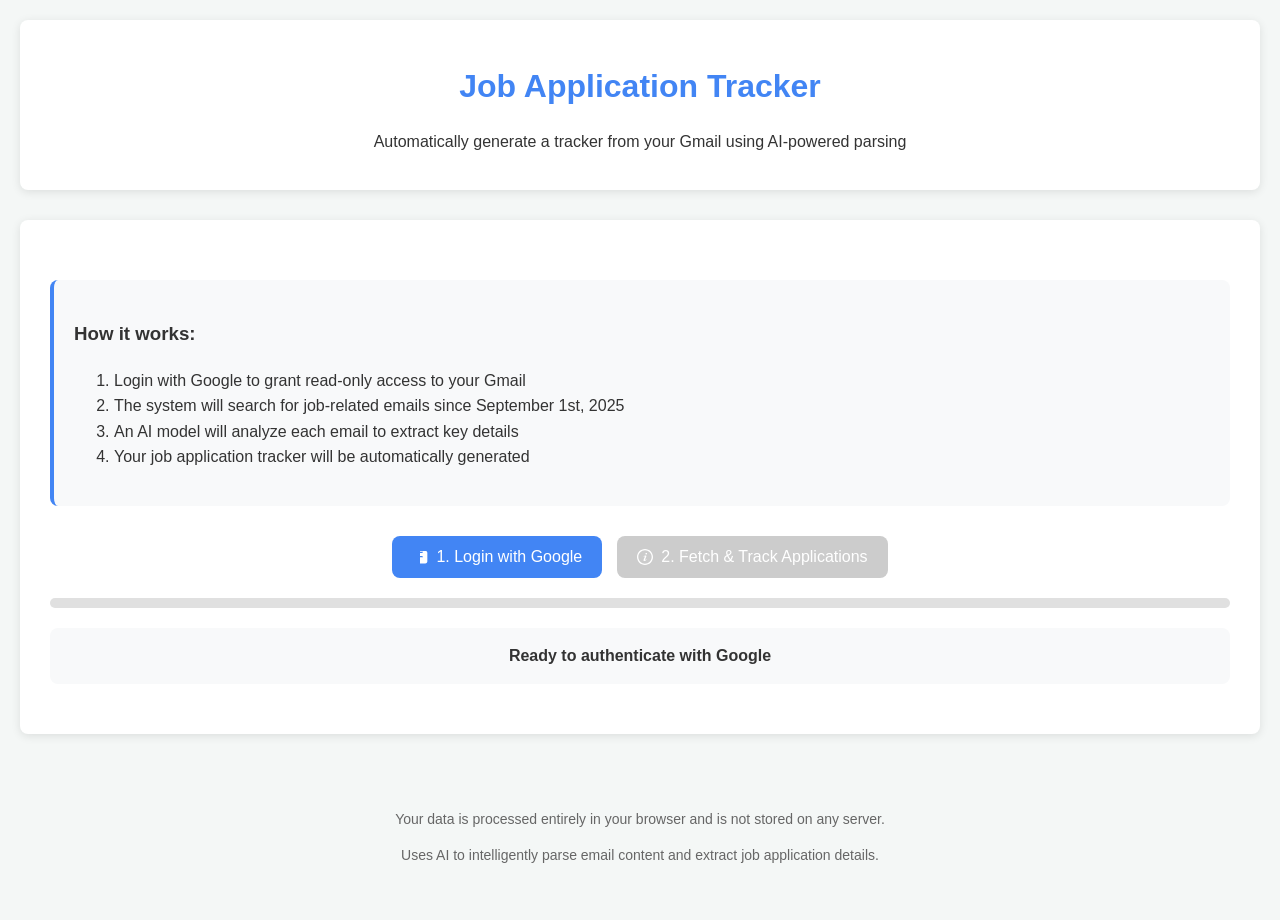
==== index.html @ ccedc442 "CNAGE" ====
<!DOCTYPE html>
<html lang="en">
<head>
    <meta charset="UTF-8">
    <meta name="viewport" content="width=device-width, initial-scale=1.0">
    <title>Gmail Application Tracker</title>
    <link rel="stylesheet" href="style.css">
</head>
<body>
    <header>
        <h1>Job Application Tracker</h1>
        <p>Automatically generate a tracker from your Gmail using AI-powered parsing</p>
    </header>

    <main>
        <div class="instructions">
            <h3>How it works:</h3>
            <ol>
                <li>Login with Google to grant read-only access to your Gmail</li>
                <li>The system will search for job-related emails since September 1st, 2025</li>
                <li>An AI model will analyze each email to extract key details</li>
                <li>Your job application tracker will be automatically generated</li>
            </ol>
        </div>

        <div class="button-group">
            <button id="login-button">
                <svg width="16" height="16" viewBox="0 0 24 24" fill="currentColor">
                    <path d="M12 12.275v-9.275h8.359c.228.001.451.033.666.094.601.173 1.105.58 1.468 1.118.363.537.507 1.181.507 1.834v12.478c0 .653-.144 1.297-.507 1.834-.363.538-.867.945-1.468 1.118-.215.061-.438.093-.666.094h-8.359v-9.275h4.766l-1.406-1.725h-3.36v-4.75h3.36l1.406-1.725h-4.766z"/>
                </svg>
                1. Login with Google
            </button>
            <button id="fetch-button" disabled>
                <svg width="16" height="16" viewBox="0 0 24 24" fill="currentColor">
                    <path d="M12 2c5.514 0 10 4.486 10 10s-4.486 10-10 10-10-4.486-10-10 4.486-10 10-10zm0-2c-6.627 0-12 5.373-12 12s5.373 12 12 12 12-5.373 12-12-5.373-12-12-12zm-2.033 16.01c.564-1.789 1.632-3.932 1.821-4.474.273-.787-.211-1.136-1.74.209l-.34-.64c1.744-1.897 5.335-2.326 4.113.613-.763 1.835-1.309 3.074-1.621 4.03-.455 1.393.694.828 1.819-.211.153.25.203.331.356.619-2.498 2.378-5.271 2.588-4.408-.146zm4.742-8.169c-.532.453-1.32.443-1.761-.022-.441-.465-.367-1.208.164-1.661.532-.453 1.32-.442 1.761.022.439.466.367 1.209-.164 1.661z"/>
                </svg>
                2. Fetch & Track Applications
            </button>
        </div>
        
        <div class="progress-container">
            <div class="progress-bar" id="progress-bar" style="width: 0%"></div>
        </div>
        
        <div id="status">Ready to authenticate with Google</div>
        
        <div class="stats-container" id="stats-container" style="display: none;">
            <div class="stat-card">
                <div>Total Applications</div>
                <div class="stat-value" id="stat-total">0</div>
            </div>
            <div class="stat-card">
                <div>Interviews</div>
                <div class="stat-value" id="stat-interviews">0</div>
            </div>
            <div class="stat-card">
                <div>Offers</div>
                <div class="stat-value" id="stat-offers">0</div>
            </div>
            <div class="stat-card">
                <div>Rejections</div>
                <div class="stat-value" id="stat-rejections">0</div>
            </div>
        </div>
        
        <div id="tracker-container">
            </div>
    </main>

    <div class="footer">
        <p>Your data is processed entirely in your browser and is not stored on any server.</p>
        <p>Uses AI to intelligently parse email content and extract job application details.</p>
    </div>

    <script src="https://accounts.google.com/gsi/client" async defer></script>
    <script src="script.js"></script>
</body>
</html>
---- style.css ----
:root {
    --primary-color: #4285F4;
    --secondary-color: #34A853;
    --danger-color: #EA4335;
    --warning-color: #FBBC05;
    --light-gray: #f4f7f6;
    --dark-gray: #333;
    --border-radius: 8px;
    --box-shadow: 0 2px 10px rgba(0,0,0,0.1);
}

body { 
    font-family: 'Segoe UI', Tahoma, Geneva, Verdana, sans-serif; 
    background-color: var(--light-gray); 
    color: var(--dark-gray); 
    line-height: 1.6; 
    margin: 0; 
    padding: 20px; 
}

header { 
    text-align: center; 
    margin-bottom: 30px; 
    padding: 20px;
    background: white;
    border-radius: var(--border-radius);
    box-shadow: var(--box-shadow);
}

h1 {
    color: var(--primary-color);
    margin-bottom: 10px;
}

main { 
    max-width: 1200px; 
    margin: auto; 
    background: #fff; 
    padding: 30px; 
    border-radius: var(--border-radius); 
    box-shadow: var(--box-shadow); 
}

.button-group {
    display: flex;
    justify-content: center;
    gap: 15px;
    margin: 20px 0;
    flex-wrap: wrap;
}

button { 
    background-color: var(--primary-color); 
    color: white; 
    border: none; 
    padding: 12px 20px; 
    border-radius: var(--border-radius); 
    cursor: pointer; 
    font-size: 16px; 
    transition: all 0.3s ease;
    display: flex;
    align-items: center;
    gap: 8px;
}

button:hover { 
    opacity: 0.9;
    transform: translateY(-2px);
}

button:disabled { 
    background-color: #ccc; 
    cursor: not-allowed;
    transform: none;
}

#status { 
    margin: 20px 0; 
    font-weight: bold; 
    text-align: center; 
    padding: 15px;
    border-radius: var(--border-radius);
    background-color: #f8f9fa;
}

table { 
    width: 100%; 
    border-collapse: collapse; 
    margin-top: 20px; 
    box-shadow: var(--box-shadow);
    border-radius: var(--border-radius);
    overflow: hidden;
}

th, td { 
    border: 1px solid #ddd; 
    padding: 15px; 
    text-align: left; 
}

th { 
    background-color: var(--primary-color);
    color: white;
    font-weight: 600;
}

tr:nth-child(even) { 
    background-color: #f9f9f9; 
}

tr:hover {
    background-color: #f1f1f1;
}

.status-badge {
    padding: 5px 10px;
    border-radius: 20px;
    font-size: 14px;
    font-weight: 500;
    display: inline-block;
}

.status-applied {
    background-color: #e6f7ff;
    color: #1890ff;
}

.status-interview {
    background-color: #fff7e6;
    color: #fa8c16;
}

.status-offer {
    background-color: #e6fffb;
    color: #13c2c2;
}

.status-rejected {
    background-color: #fff2f0;
    color: #ff4d4f;
}

.progress-container {
    height: 10px;
    width: 100%;
    background-color: #e0e0e0;
    border-radius: 5px;
    margin: 20px 0;
    overflow: hidden;
}

.progress-bar {
    height: 100%;
    background-color: var(--primary-color);
    border-radius: 5px;
    transition: width 0.3s ease;
}

.stats-container {
    display: flex;
    justify-content: space-around;
    margin: 30px 0;
    flex-wrap: wrap;
    gap: 15px;
}

.stat-card {
    background: white;
    padding: 20px;
    border-radius: var(--border-radius);
    box-shadow: var(--box-shadow);
    text-align: center;
    min-width: 150px;
}

.stat-value {
    font-size: 24px;
    font-weight: bold;
    color: var(--primary-color);
    margin: 10px 0;
}

.instructions {
    background-color: #f8f9fa;
    padding: 20px;
    border-radius: var(--border-radius);
    margin: 30px 0;
    border-left: 4px solid var(--primary-color);
}

.footer {
    text-align: center;
    margin-top: 40px;
    padding: 20px;
    color: #666;
    font-size: 14px;
}

@media (max-width: 768px) {
    .button-group {
        flex-direction: column;
        align-items: center;
    }
    
    button {
        width: 100%;
        justify-content: center;
    }
    
    th, td {
        padding: 10px;
    }
}
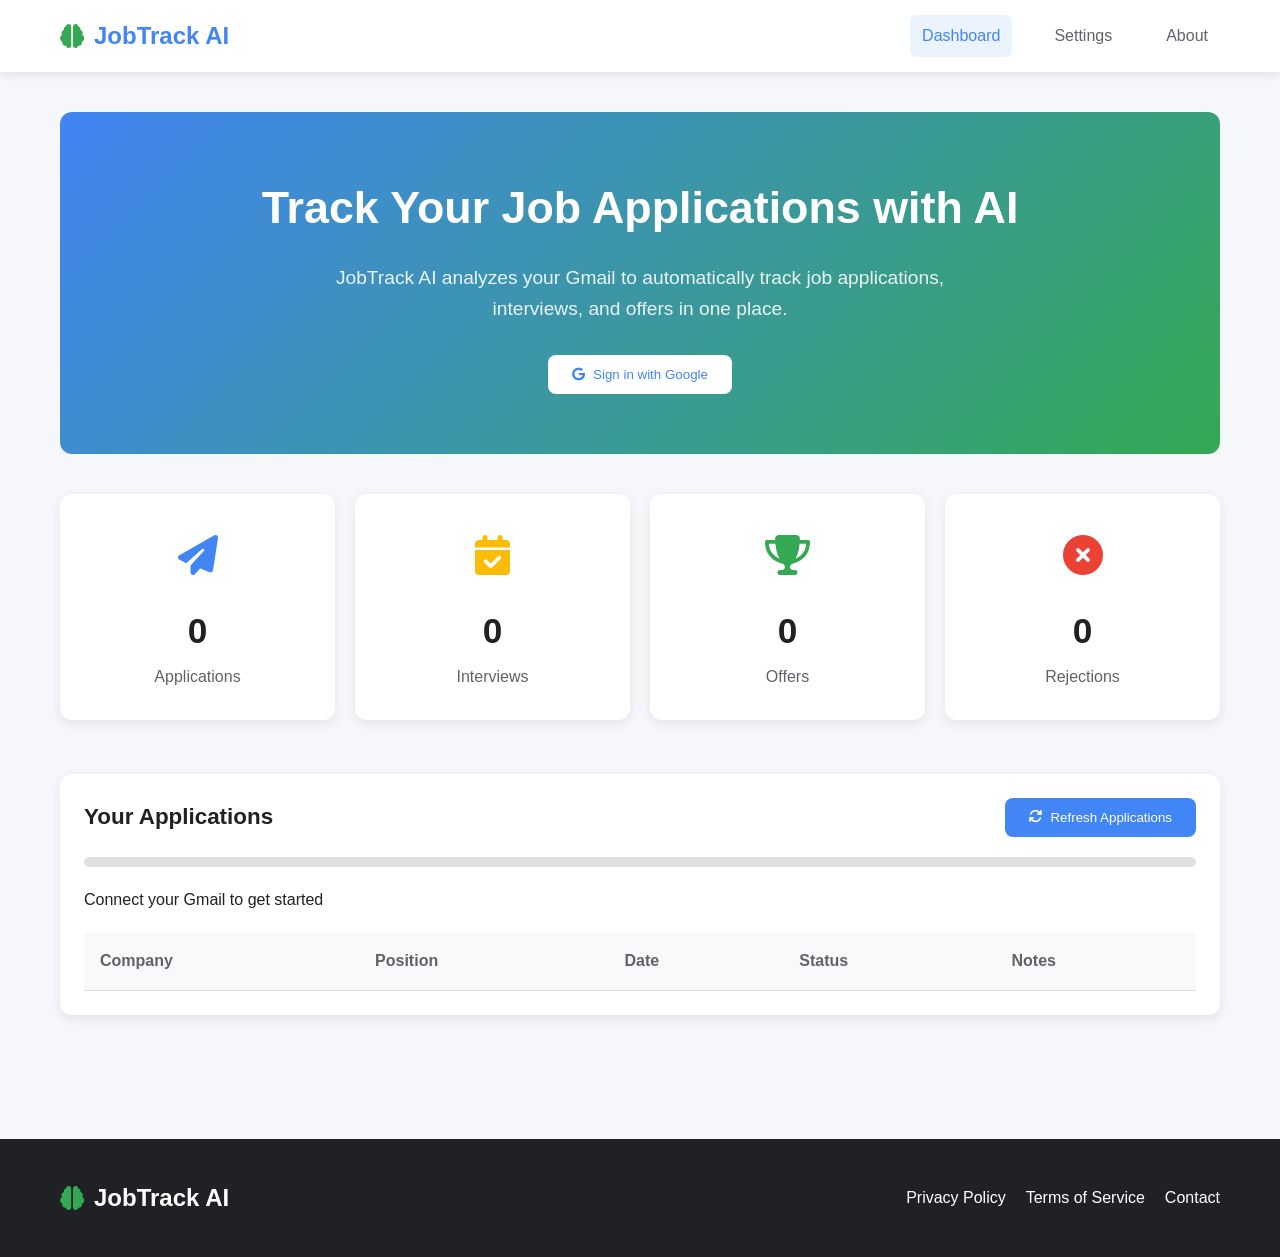
==== commit 99a74fce: "GEMINI INTERGRATION" ====
--- a/index.html
+++ b/index.html
@@ -3,76 +3,215 @@
 <head>
     <meta charset="UTF-8">
     <meta name="viewport" content="width=device-width, initial-scale=1.0">
-    <title>Gmail Application Tracker</title>
+    <title>JobTrack AI - Smart Application Tracker</title>
+    <link rel="stylesheet" href="https://cdnjs.cloudflare.com/ajax/libs/font-awesome/6.4.0/css/all.min.css">
     <link rel="stylesheet" href="style.css">
 </head>
 <body>
     <header>
-        <h1>Job Application Tracker</h1>
-        <p>Automatically generate a tracker from your Gmail using AI-powered parsing</p>
+        <div class="container">
+            <nav>
+                <div class="logo">
+                    <i class="fas fa-brain"></i>
+                    <span>JobTrack AI</span>
+                </div>
+                <div class="nav-links">
+                    <a href="#" class="nav-link active" data-page="dashboard">Dashboard</a>
+                    <a href="#" class="nav-link" data-page="settings">Settings</a>
+                    <a href="#" class="nav-link" data-page="about">About</a>
+                </div>
+            </nav>
+        </div>
     </header>
 
     <main>
-        <div class="instructions">
-            <h3>How it works:</h3>
-            <ol>
-                <li>Login with Google to grant read-only access to your Gmail</li>
-                <li>The system will search for job-related emails since September 1st, 2025</li>
-                <li>An AI model will analyze each email to extract key details</li>
-                <li>Your job application tracker will be automatically generated</li>
-            </ol>
-        </div>
-
-        <div class="button-group">
-            <button id="login-button">
-                <svg width="16" height="16" viewBox="0 0 24 24" fill="currentColor">
-                    <path d="M12 12.275v-9.275h8.359c.228.001.451.033.666.094.601.173 1.105.58 1.468 1.118.363.537.507 1.181.507 1.834v12.478c0 .653-.144 1.297-.507 1.834-.363.538-.867.945-1.468 1.118-.215.061-.438.093-.666.094h-8.359v-9.275h4.766l-1.406-1.725h-3.36v-4.75h3.36l1.406-1.725h-4.766z"/>
-                </svg>
-                1. Login with Google
-            </button>
-            <button id="fetch-button" disabled>
-                <svg width="16" height="16" viewBox="0 0 24 24" fill="currentColor">
-                    <path d="M12 2c5.514 0 10 4.486 10 10s-4.486 10-10 10-10-4.486-10-10 4.486-10 10-10zm0-2c-6.627 0-12 5.373-12 12s5.373 12 12 12 12-5.373 12-12-5.373-12-12-12zm-2.033 16.01c.564-1.789 1.632-3.932 1.821-4.474.273-.787-.211-1.136-1.74.209l-.34-.64c1.744-1.897 5.335-2.326 4.113.613-.763 1.835-1.309 3.074-1.621 4.03-.455 1.393.694.828 1.819-.211.153.25.203.331.356.619-2.498 2.378-5.271 2.588-4.408-.146zm4.742-8.169c-.532.453-1.32.443-1.761-.022-.441-.465-.367-1.208.164-1.661.532-.453 1.32-.442 1.761.022.439.466.367 1.209-.164 1.661z"/>
-                </svg>
-                2. Fetch & Track Applications
-            </button>
-        </div>
-        
-        <div class="progress-container">
-            <div class="progress-bar" id="progress-bar" style="width: 0%"></div>
-        </div>
-        
-        <div id="status">Ready to authenticate with Google</div>
-        
-        <div class="stats-container" id="stats-container" style="display: none;">
-            <div class="stat-card">
-                <div>Total Applications</div>
-                <div class="stat-value" id="stat-total">0</div>
-            </div>
-            <div class="stat-card">
-                <div>Interviews</div>
-                <div class="stat-value" id="stat-interviews">0</div>
-            </div>
-            <div class="stat-card">
-                <div>Offers</div>
-                <div class="stat-value" id="stat-offers">0</div>
-            </div>
-            <div class="stat-card">
-                <div>Rejections</div>
-                <div class="stat-value" id="stat-rejections">0</div>
-            </div>
-        </div>
-        
-        <div id="tracker-container">
-            </div>
+        <div id="dashboard-page" class="page active">
+            <div class="container">
+                <div class="hero">
+                    <h1>Track Your Job Applications with AI</h1>
+                    <p>JobTrack AI analyzes your Gmail to automatically track job applications, interviews, and offers in one place.</p>
+                    <button id="auth-button" class="btn btn-secondary">
+                        <i class="fab fa-google"></i> Sign in with Google
+                    </button>
+                </div>
+
+                <div class="stats-grid">
+                    <div class="card stat-card">
+                        <div class="stat-icon" style="color: #4285F4;">
+                            <i class="fas fa-paper-plane"></i>
+                        </div>
+                        <div class="stat-number" id="stat-applications">0</div>
+                        <div class="stat-label">Applications</div>
+                    </div>
+                    <div class="card stat-card">
+                        <div class="stat-icon" style="color: #FBBC05;">
+                            <i class="fas fa-calendar-check"></i>
+                        </div>
+                        <div class="stat-number" id="stat-interviews">0</div>
+                        <div class="stat-label">Interviews</div>
+                    </div>
+                    <div class="card stat-card">
+                        <div class="stat-icon" style="color: #34A853;">
+                            <i class="fas fa-trophy"></i>
+                        </div>
+                        <div class="stat-number" id="stat-offers">0</div>
+                        <div class="stat-label">Offers</div>
+                    </div>
+                    <div class="card stat-card">
+                        <div class="stat-icon" style="color: #EA4335;">
+                            <i class="fas fa-times-circle"></i>
+                        </div>
+                        <div class="stat-number" id="stat-rejections">0</div>
+                        <div class="stat-label">Rejections</div>
+                    </div>
+                </div>
+
+                <div class="card">
+                    <div class="card-header">
+                        <h2 class="card-title">Your Applications</h2>
+                        <button id="fetch-emails-btn" class="btn" disabled>
+                            <i class="fas fa-sync"></i> Refresh Applications
+                        </button>
+                    </div>
+                    <div class="progress-container">
+                        <div class="progress-bar" id="progress-bar" style="width: 0%"></div>
+                    </div>
+                    <div id="status-text">Connect your Gmail to get started</div>
+                    <div id="applications-container">
+                        <table class="applications-table">
+                            <thead>
+                                <tr>
+                                    <th>Company</th>
+                                    <th>Position</th>
+                                    <th>Date</th>
+                                    <th>Status</th>
+                                    <th>Notes</th>
+                                </tr>
+                            </thead>
+                            <tbody id="applications-body">
+                                </tbody>
+                        </table>
+                    </div>
+                </div>
+            </div>
+        </div>
+
+        <div id="settings-page" class="page">
+            <div class="container">
+                <h1 style="margin-bottom: 30px;">Settings</h1>
+                
+                <div class="settings-grid">
+                    <div class="card">
+                        <h2 class="card-title">Gemini API Key</h2>
+                        <p style="margin-bottom: 20px; color: var(--gray);">
+                            Enter your Google Gemini API key to enable AI-powered email analysis.
+                        </p>
+                        <div class="api-key-form">
+                            <input type="password" id="api-key-input" placeholder="Enter your API key">
+                            <button class="btn" id="save-api-key">
+                                <i class="fas fa-save"></i> Save
+                            </button>
+                        </div>
+                        <p style="margin-top: 15px; font-size: 0.9rem; color: var(--gray);">
+                            Don't have an API key? <a href="https://aistudio.google.com/app/apikey" target="_blank">Get one here</a>
+                        </p>
+                    </div>
+
+                    <div class="card">
+                        <h2 class="card-title">Email Preferences</h2>
+                        <div style="margin-top: 20px;">
+                            <label class="checkbox-container">
+                                <input type="checkbox" id="notifications" checked>
+                                <span class="checkmark"></span>
+                                Email me weekly updates
+                            </label>
+                            <label class="checkbox-container" style="margin-top: 15px;">
+                                <input type="checkbox" id="auto-sync" checked>
+                                <span class="checkmark"></span>
+                                Automatically sync new emails
+                            </label>
+                        </div>
+                    </div>
+
+                    <div class="card">
+                        <h2 class="card-title">Account</h2>
+                        <div style="margin-top: 20px;">
+                            <p><strong>Connected account:</strong> <span id="connected-email">Not connected</span></p>
+                            <button class="btn" style="margin-top: 20px; background-color: var(--danger);" id="disconnect-btn">
+                                <i class="fas fa-unlink"></i> Disconnect Gmail
+                            </button>
+                        </div>
+                    </div>
+                </div>
+            </div>
+        </div>
+
+        <div id="about-page" class="page">
+            <div class="container">
+                <h1 style="margin-bottom: 30px;">About JobTrack AI</h1>
+                
+                <div class="card" style="margin-bottom: 30px;">
+                    <h2 class="card-title">How It Works</h2>
+                    <p style="margin: 20px 0; line-height: 1.8;">
+                        JobTrack AI uses Google's Gemini AI to analyze your Gmail and automatically track your job applications.
+                        It identifies application confirmations, interview invitations, offers, and rejections, then organizes
+                        them into a simple dashboard so you can focus on what matters - preparing for interviews!
+                    </p>
+                    
+                    <div style="display: grid; grid-template-columns: repeat(auto-fit, minmax(250px, 1fr)); gap: 20px; margin-top: 30px;">
+                        <div style="text-align: center;">
+                            <div style="font-size: 3rem; color: var(--primary); margin-bottom: 15px;">
+                                <i class="fas fa-envelope"></i>
+                            </div>
+                            <h3>1. Connect Gmail</h3>
+                            <p>Securely connect your Gmail account with read-only access</p>
+                        </div>
+                        <div style="text-align: center;">
+                            <div style="font-size: 3rem; color: var(--primary); margin-bottom: 15px;">
+                                <i class="fas fa-robot"></i>
+                            </div>
+                            <h3>2. AI Analysis</h3>
+                            <p>Gemini AI analyzes your emails to find job-related content</p>
+                        </div>
+                        <div style="text-align: center;">
+                            <div style="font-size: 3rem; color: var(--primary); margin-bottom: 15px;">
+                                <i class="fas fa-chart-line"></i>
+                            </div>
+                            <h3>3. Track Progress</h3>
+                            <p>Monitor your applications and interview progress in one dashboard</p>
+                        </div>
+                    </div>
+                </div>
+
+                <div class="card">
+                    <h2 class="card-title">Privacy & Security</h2>
+                    <p style="margin: 20px 0; line-height: 1.8;">
+                        Your privacy is important to us. JobTrack AI only requests read-only access to your Gmail,
+                        and we never store your emails on our servers. All processing happens in your browser using
+                        Google's secure API infrastructure. Your Gemini API key is stored locally on your device.
+                    </p>
+                </div>
+            </div>
+        </div>
     </main>
 
-    <div class="footer">
-        <p>Your data is processed entirely in your browser and is not stored on any server.</p>
-        <p>Uses AI to intelligently parse email content and extract job application details.</p>
-    </div>
+    <footer>
+        <div class="container">
+            <div class="footer-content">
+                <div class="logo" style="color: white;">
+                    <i class="fas fa-brain"></i>
+                    <span>JobTrack AI</span>
+                </div>
+                <div class="footer-links">
+                    <a href="#">Privacy Policy</a>
+                    <a href="#">Terms of Service</a>
+                    <a href="#">Contact</a>
+                </div>
+            </div>
+        </div>
+    </footer>
 
     <script src="https://accounts.google.com/gsi/client" async defer></script>
     <script src="script.js"></script>
 </body>
-</html>
+</html>
--- a/style.css
+++ b/style.css
@@ -1,119 +1,257 @@
 :root {
-    --primary-color: #4285F4;
-    --secondary-color: #34A853;
-    --danger-color: #EA4335;
-    --warning-color: #FBBC05;
-    --light-gray: #f4f7f6;
-    --dark-gray: #333;
-    --border-radius: 8px;
-    --box-shadow: 0 2px 10px rgba(0,0,0,0.1);
-}
-
-body { 
-    font-family: 'Segoe UI', Tahoma, Geneva, Verdana, sans-serif; 
-    background-color: var(--light-gray); 
-    color: var(--dark-gray); 
-    line-height: 1.6; 
-    margin: 0; 
-    padding: 20px; 
-}
-
-header { 
-    text-align: center; 
-    margin-bottom: 30px; 
-    padding: 20px;
+    --primary: #4285F4;
+    --primary-dark: #3367D6;
+    --secondary: #34A853;
+    --danger: #EA4335;
+    --warning: #FBBC05;
+    --light: #f8f9fa;
+    --dark: #202124;
+    --gray: #5f6368;
+    --light-gray: #dadce0;
+    --card-shadow: 0 4px 12px rgba(0, 0, 0, 0.08);
+    --transition: all 0.3s ease;
+}
+
+* {
+    margin: 0;
+    padding: 0;
+    box-sizing: border-box;
+    font-family: 'Segoe UI', Roboto, Oxygen, Ubuntu, sans-serif;
+}
+
+body {
+    background-color: #f5f7fa;
+    color: var(--dark);
+    line-height: 1.6;
+}
+
+.container {
+    max-width: 1200px;
+    margin: 0 auto;
+    padding: 0 20px;
+}
+
+/* Header & Navigation */
+header {
     background: white;
-    border-radius: var(--border-radius);
-    box-shadow: var(--box-shadow);
-}
-
-h1 {
-    color: var(--primary-color);
-    margin-bottom: 10px;
-}
-
-main { 
-    max-width: 1200px; 
-    margin: auto; 
-    background: #fff; 
-    padding: 30px; 
-    border-radius: var(--border-radius); 
-    box-shadow: var(--box-shadow); 
-}
-
-.button-group {
-    display: flex;
-    justify-content: center;
-    gap: 15px;
-    margin: 20px 0;
-    flex-wrap: wrap;
-}
-
-button { 
-    background-color: var(--primary-color); 
-    color: white; 
-    border: none; 
-    padding: 12px 20px; 
-    border-radius: var(--border-radius); 
-    cursor: pointer; 
-    font-size: 16px; 
-    transition: all 0.3s ease;
-    display: flex;
+    box-shadow: 0 2px 10px rgba(0, 0, 0, 0.1);
+    position: sticky;
+    top: 0;
+    z-index: 100;
+}
+
+nav {
+    display: flex;
+    justify-content: space-between;
+    align-items: center;
+    padding: 15px 0;
+}
+
+.logo {
+    display: flex;
+    align-items: center;
+    gap: 10px;
+    font-weight: 700;
+    font-size: 1.5rem;
+    color: var(--primary);
+}
+
+.logo i {
+    color: var(--secondary);
+}
+
+.nav-links {
+    display: flex;
+    gap: 30px;
+}
+
+.nav-links a {
+    text-decoration: none;
+    color: var(--gray);
+    font-weight: 500;
+    transition: var(--transition);
+    padding: 8px 12px;
+    border-radius: 6px;
+}
+
+.nav-links a:hover, .nav-links a.active {
+    background-color: rgba(66, 133, 244, 0.1);
+    color: var(--primary);
+}
+
+/* Page Structure */
+.page {
+    display: none;
+    min-height: calc(100vh - 80px);
+    padding: 40px 0;
+}
+
+.page.active {
+    display: block;
+}
+
+/* Hero Section */
+.hero {
+    text-align: center;
+    padding: 60px 0;
+    background: linear-gradient(135deg, #4285F4 0%, #34A853 100%);
+    color: white;
+    border-radius: 12px;
+    margin-bottom: 40px;
+}
+
+.hero h1 {
+    font-size: 2.8rem;
+    margin-bottom: 20px;
+}
+
+.hero p {
+    font-size: 1.2rem;
+    max-width: 700px;
+    margin: 0 auto 30px;
+    opacity: 0.9;
+}
+
+/* Buttons */
+.btn {
+    display: inline-flex;
     align-items: center;
     gap: 8px;
-}
-
-button:hover { 
-    opacity: 0.9;
+    padding: 12px 24px;
+    background-color: var(--primary);
+    color: white;
+    border: none;
+    border-radius: 8px;
+    font-weight: 500;
+    cursor: pointer;
+    transition: var(--transition);
+    text-decoration: none;
+}
+
+.btn:hover {
+    background-color: var(--primary-dark);
     transform: translateY(-2px);
-}
-
-button:disabled { 
-    background-color: #ccc; 
-    cursor: not-allowed;
-    transform: none;
-}
-
-#status { 
-    margin: 20px 0; 
-    font-weight: bold; 
-    text-align: center; 
-    padding: 15px;
-    border-radius: var(--border-radius);
+    box-shadow: 0 4px 12px rgba(66, 133, 244, 0.3);
+}
+
+.btn-secondary {
+    background-color: white;
+    color: var(--primary);
+}
+
+.btn-secondary:hover {
+    background-color: var(--light);
+    box-shadow: 0 4px 12px rgba(255, 255, 255, 0.3);
+}
+
+.btn-success {
+    background-color: var(--secondary);
+}
+
+.btn-success:hover {
+    background-color: #2d9249;
+    box-shadow: 0 4px 12px rgba(52, 168, 83, 0.3);
+}
+
+/* Cards */
+.card {
+    background: white;
+    border-radius: 12px;
+    box-shadow: var(--card-shadow);
+    padding: 24px;
+    margin-bottom: 24px;
+    transition: var(--transition);
+}
+
+.card:hover {
+    box-shadow: 0 6px 16px rgba(0, 0, 0, 0.12);
+    transform: translateY(-2px);
+}
+
+.card-header {
+    display: flex;
+    justify-content: space-between;
+    align-items: center;
+    margin-bottom: 20px;
+}
+
+.card-title {
+    font-size: 1.4rem;
+    font-weight: 600;
+    color: var(--dark);
+}
+
+/* Auth Page */
+.auth-container {
+    max-width: 500px;
+    margin: 40px auto;
+    text-align: center;
+}
+
+.auth-card {
+    padding: 40px;
+}
+
+.auth-icon {
+    font-size: 3rem;
+    color: var(--primary);
+    margin-bottom: 20px;
+}
+
+/* Dashboard */
+.stats-grid {
+    display: grid;
+    grid-template-columns: repeat(auto-fit, minmax(240px, 1fr));
+    gap: 20px;
+    margin-bottom: 30px;
+}
+
+.stat-card {
+    text-align: center;
+    padding: 30px 20px;
+}
+
+.stat-icon {
+    font-size: 2.5rem;
+    margin-bottom: 15px;
+}
+
+.stat-number {
+    font-size: 2.2rem;
+    font-weight: 700;
+    margin-bottom: 5px;
+}
+
+.stat-label {
+    color: var(--gray);
+    font-weight: 500;
+}
+
+.applications-table {
+    width: 100%;
+    border-collapse: collapse;
+    margin-top: 20px;
+}
+
+.applications-table th,
+.applications-table td {
+    padding: 16px;
+    text-align: left;
+    border-bottom: 1px solid var(--light-gray);
+}
+
+.applications-table th {
     background-color: #f8f9fa;
-}
-
-table { 
-    width: 100%; 
-    border-collapse: collapse; 
-    margin-top: 20px; 
-    box-shadow: var(--box-shadow);
-    border-radius: var(--border-radius);
-    overflow: hidden;
-}
-
-th, td { 
-    border: 1px solid #ddd; 
-    padding: 15px; 
-    text-align: left; 
-}
-
-th { 
-    background-color: var(--primary-color);
-    color: white;
     font-weight: 600;
-}
-
-tr:nth-child(even) { 
-    background-color: #f9f9f9; 
-}
-
-tr:hover {
-    background-color: #f1f1f1;
+    color: var(--gray);
+}
+
+.applications-table tr:hover {
+    background-color: #f8f9fa;
 }
 
 .status-badge {
-    padding: 5px 10px;
+    padding: 6px 12px;
     border-radius: 20px;
     font-size: 14px;
     font-weight: 500;
@@ -140,6 +278,27 @@
     color: #ff4d4f;
 }
 
+/* Settings Page */
+.settings-grid {
+    display: grid;
+    grid-template-columns: repeat(auto-fit, minmax(300px, 1fr));
+    gap: 20px;
+}
+
+.api-key-form {
+    display: flex;
+    gap: 10px;
+}
+
+.api-key-form input {
+    flex: 1;
+    padding: 12px 16px;
+    border: 1px solid var(--light-gray);
+    border-radius: 8px;
+    font-size: 16px;
+}
+
+/* Progress Bar */
 .progress-container {
     height: 10px;
     width: 100%;
@@ -151,63 +310,66 @@
 
 .progress-bar {
     height: 100%;
-    background-color: var(--primary-color);
+    background: linear-gradient(90deg, #4285F4 0%, #34A853 100%);
     border-radius: 5px;
     transition: width 0.3s ease;
 }
 
-.stats-container {
-    display: flex;
-    justify-content: space-around;
-    margin: 30px 0;
-    flex-wrap: wrap;
-    gap: 15px;
-}
-
-.stat-card {
-    background: white;
-    padding: 20px;
-    border-radius: var(--border-radius);
-    box-shadow: var(--box-shadow);
-    text-align: center;
-    min-width: 150px;
-}
-
-.stat-value {
-    font-size: 24px;
-    font-weight: bold;
-    color: var(--primary-color);
-    margin: 10px 0;
-}
-
-.instructions {
-    background-color: #f8f9fa;
-    padding: 20px;
-    border-radius: var(--border-radius);
-    margin: 30px 0;
-    border-left: 4px solid var(--primary-color);
-}
-
-.footer {
-    text-align: center;
-    margin-top: 40px;
-    padding: 20px;
-    color: #666;
-    font-size: 14px;
-}
-
+/* Footer */
+footer {
+    background: var(--dark);
+    color: white;
+    padding: 40px 0;
+    margin-top: 60px;
+}
+
+.footer-content {
+    display: flex;
+    justify-content: space-between;
+    align-items: center;
+}
+
+.footer-links {
+    display: flex;
+    gap: 20px;
+}
+
+.footer-links a {
+    color: white;
+    text-decoration: none;
+    transition: var(--transition);
+}
+
+.footer-links a:hover {
+    color: var(--light-gray);
+}
+
+/* Responsive */
 @media (max-width: 768px) {
-    .button-group {
+    .nav-links {
+        display: none;
+    }
+
+    .hero h1 {
+        font-size: 2.2rem;
+    }
+
+    .stats-grid {
+        grid-template-columns: 1fr;
+    }
+
+    .settings-grid {
+        grid-template-columns: 1fr;
+    }
+
+    .footer-content {
         flex-direction: column;
-        align-items: center;
-    }
-    
-    button {
-        width: 100%;
-        justify-content: center;
-    }
-    
-    th, td {
-        padding: 10px;
+        gap: 20px;
+        text-align: center;
+    }
+
+    .footer-links {
+        flex-direction: column;
+        gap: 10px;
     }
 }
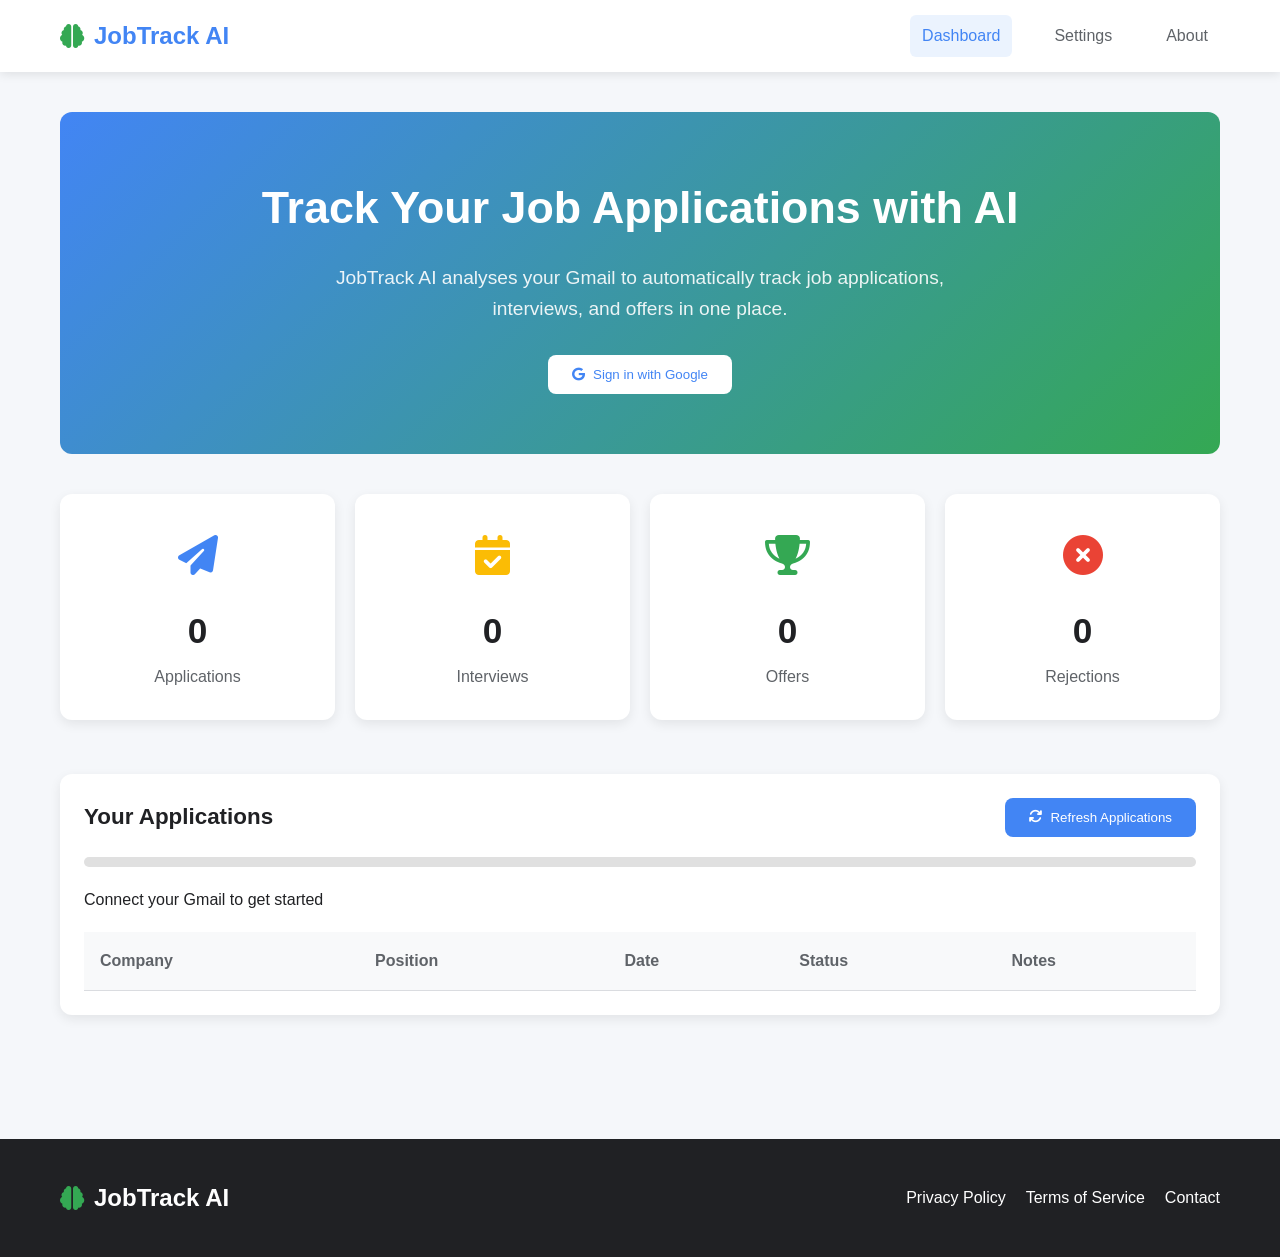
==== commit 7b2379c4: "changes" ====
--- a/index.html
+++ b/index.html
@@ -29,7 +29,7 @@
             <div class="container">
                 <div class="hero">
                     <h1>Track Your Job Applications with AI</h1>
-                    <p>JobTrack AI analyzes your Gmail to automatically track job applications, interviews, and offers in one place.</p>
+                    <p>JobTrack AI analyses your Gmail to automatically track job applications, interviews, and offers in one place.</p>
                     <button id="auth-button" class="btn btn-secondary">
                         <i class="fab fa-google"></i> Sign in with Google
                     </button>
